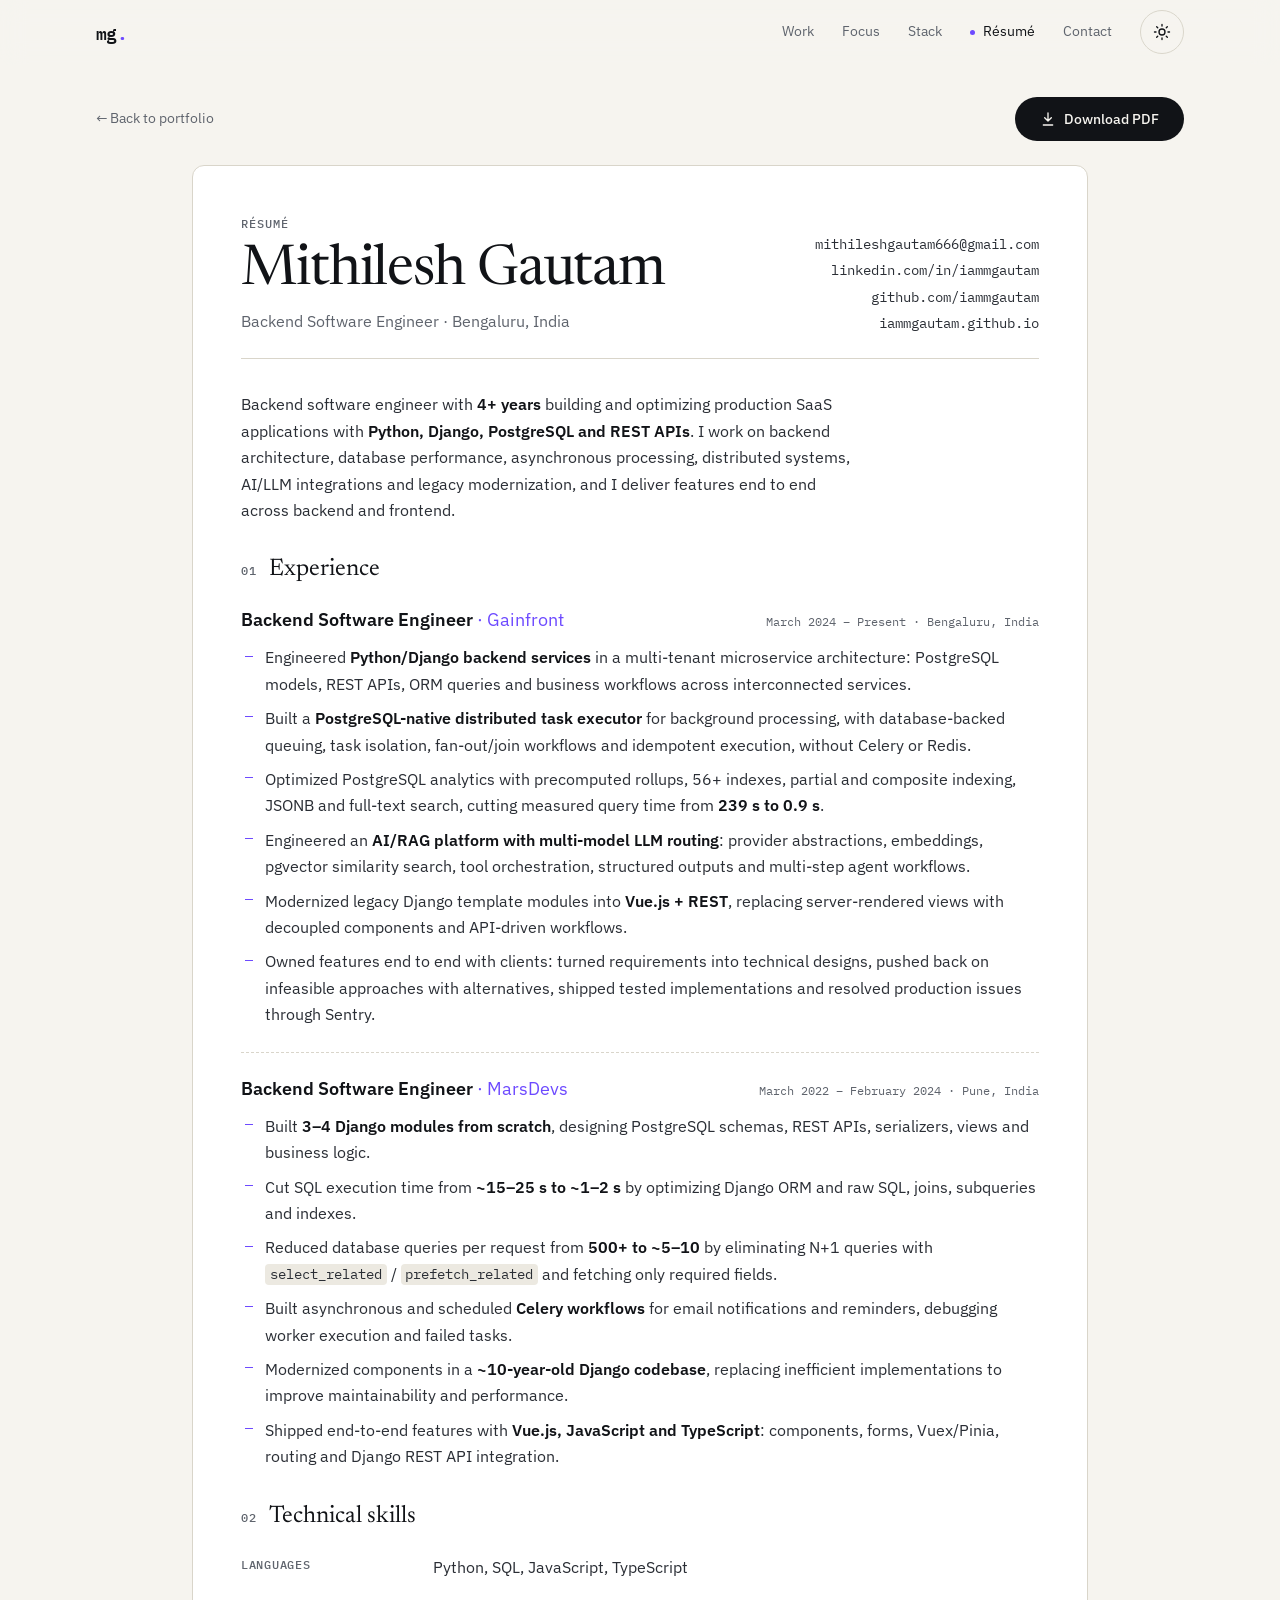
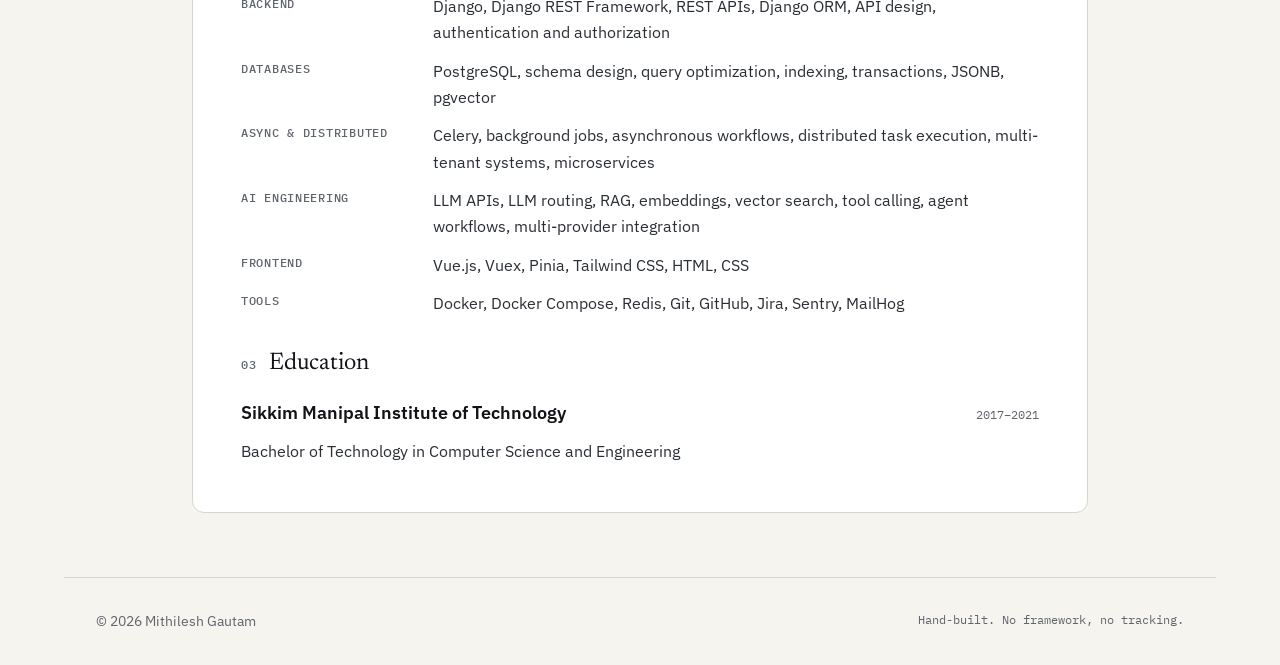
==== resume.html @ 9da96c70 "Add résumé page with downloadable PDF resume.html reuses the portfolio design system. Print styleshe" ====
<!doctype html>
<html lang="en">
<head>
  <meta charset="utf-8" />
  <meta name="viewport" content="width=device-width, initial-scale=1" />
  <title>Résumé · Mithilesh Gautam</title>
  <meta name="description" content="Résumé of Mithilesh Gautam, backend software engineer: Python, Django, PostgreSQL, distributed systems and LLM integrations." />
  <link rel="icon" href="data:image/svg+xml,<svg xmlns='http://www.w3.org/2000/svg' viewBox='0 0 32 32'><rect width='32' height='32' rx='7' fill='%237c5cff'/><text x='16' y='22' font-family='monospace' font-size='15' font-weight='700' text-anchor='middle' fill='white'>mg</text></svg>" />
  <link rel="preconnect" href="https://fonts.googleapis.com" />
  <link rel="preconnect" href="https://fonts.gstatic.com" crossorigin />
  <link href="https://fonts.googleapis.com/css2?family=Newsreader:ital,opsz,wght@0,6..72,400;0,6..72,500;1,6..72,400&family=IBM+Plex+Sans:wght@400;500;600&family=IBM+Plex+Mono:wght@400;500&display=swap" rel="stylesheet" />
  <link rel="stylesheet" href="style.css" />
  <script>
    try { const t = localStorage.getItem('theme'); if (t) document.documentElement.dataset.theme = t; } catch (e) {}
  </script>
</head>
<body>
  <a class="skip" href="#main">Skip to content</a>

  <header class="site-header">
    <div class="wrap header-row">
      <a class="mark" href="index.html" aria-label="Mithilesh Gautam, home">mg<span>.</span></a>
      <nav aria-label="Primary">
        <ul class="nav">
          <li><a href="index.html#work">Work</a></li>
          <li><a href="index.html#focus">Focus</a></li>
          <li><a href="index.html#stack">Stack</a></li>
          <li><a href="resume.html" aria-current="page">Résumé</a></li>
          <li><a href="index.html#contact">Contact</a></li>
        </ul>
      </nav>
      <button class="theme-toggle" type="button" aria-label="Switch theme" data-theme-toggle>
        <svg class="i-sun" viewBox="0 0 24 24" aria-hidden="true"><circle cx="12" cy="12" r="4"/><path d="M12 2v2M12 20v2M4.9 4.9l1.4 1.4M17.7 17.7l1.4 1.4M2 12h2M20 12h2M4.9 19.1l1.4-1.4M17.7 6.3l1.4-1.4"/></svg>
        <svg class="i-moon" viewBox="0 0 24 24" aria-hidden="true"><path d="M21 12.8A9 9 0 1 1 11.2 3a7 7 0 0 0 9.8 9.8z"/></svg>
      </button>
    </div>
  </header>

  <main id="main" class="wrap cv">
    <div class="cv-toolbar">
      <a class="back" href="index.html">← Back to portfolio</a>
      <a class="btn btn-primary" href="resume.pdf" download="Mithilesh-Gautam-Resume.pdf">
        <svg class="i" viewBox="0 0 24 24" aria-hidden="true"><path d="M12 3v12m0 0-5-5m5 5 5-5M5 21h14"/></svg>
        Download PDF
      </a>
    </div>

    <article class="cv-sheet" aria-labelledby="cv-name">
      <header class="cv-head">
        <div>
          <p class="overline">Résumé</p>
          <h1 class="display cv-name" id="cv-name">Mithilesh Gautam</h1>
          <p class="cv-role">Backend Software Engineer · Bengaluru, India</p>
        </div>
        <ul class="cv-contact">
          <li><a href="mailto:mithileshgautam666@gmail.com">mithileshgautam666@gmail.com</a></li>
          <li><a href="https://www.linkedin.com/in/iammgautam" target="_blank" rel="noopener">linkedin.com/in/iammgautam</a></li>
          <li><a href="https://github.com/iammgautam" target="_blank" rel="noopener">github.com/iammgautam</a></li>
          <li><a href="https://iammgautam.github.io">iammgautam.github.io</a></li>
        </ul>
      </header>

      <p class="cv-summary">
        Backend software engineer with <strong>4+ years</strong> building and optimizing production SaaS
        applications with <strong>Python, Django, PostgreSQL and REST APIs</strong>. I work on backend
        architecture, database performance, asynchronous processing, distributed systems,
        AI/LLM integrations and legacy modernization, and I deliver features end to end across
        backend and frontend.
      </p>

      <section class="cv-section" aria-labelledby="cv-exp">
        <h2 class="cv-h" id="cv-exp"><span class="overline">01</span> Experience</h2>

        <div class="role">
          <div class="role-head">
            <h3 class="h3">Backend Software Engineer <span class="at">· Gainfront</span></h3>
            <p class="role-meta"><time datetime="2024-03">March 2024</time> – Present · Bengaluru, India</p>
          </div>
          <ul class="bullets">
            <li>Engineered <strong>Python/Django backend services</strong> in a multi-tenant microservice architecture: PostgreSQL models, REST APIs, ORM queries and business workflows across interconnected services.</li>
            <li>Built a <strong>PostgreSQL-native distributed task executor</strong> for background processing, with database-backed queuing, task isolation, fan-out/join workflows and idempotent execution, without Celery or Redis.</li>
            <li>Optimized PostgreSQL analytics with precomputed rollups, 56+ indexes, partial and composite indexing, JSONB and full-text search, cutting measured query time from <strong>239 s to 0.9 s</strong>.</li>
            <li>Engineered an <strong>AI/RAG platform with multi-model LLM routing</strong>: provider abstractions, embeddings, pgvector similarity search, tool orchestration, structured outputs and multi-step agent workflows.</li>
            <li>Modernized legacy Django template modules into <strong>Vue.js + REST</strong>, replacing server-rendered views with decoupled components and API-driven workflows.</li>
            <li>Owned features end to end with clients: turned requirements into technical designs, pushed back on infeasible approaches with alternatives, shipped tested implementations and resolved production issues through Sentry.</li>
          </ul>
        </div>

        <div class="role">
          <div class="role-head">
            <h3 class="h3">Backend Software Engineer <span class="at">· MarsDevs</span></h3>
            <p class="role-meta"><time datetime="2022-03">March 2022</time> – <time datetime="2024-02">February 2024</time> · Pune, India</p>
          </div>
          <ul class="bullets">
            <li>Built <strong>3–4 Django modules from scratch</strong>, designing PostgreSQL schemas, REST APIs, serializers, views and business logic.</li>
            <li>Cut SQL execution time from <strong>~15–25 s to ~1–2 s</strong> by optimizing Django ORM and raw SQL, joins, subqueries and indexes.</li>
            <li>Reduced database queries per request from <strong>500+ to ~5–10</strong> by eliminating N+1 queries with <code>select_related</code> / <code>prefetch_related</code> and fetching only required fields.</li>
            <li>Built asynchronous and scheduled <strong>Celery workflows</strong> for email notifications and reminders, debugging worker execution and failed tasks.</li>
            <li>Modernized components in a <strong>~10-year-old Django codebase</strong>, replacing inefficient implementations to improve maintainability and performance.</li>
            <li>Shipped end-to-end features with <strong>Vue.js, JavaScript and TypeScript</strong>: components, forms, Vuex/Pinia, routing and Django REST API integration.</li>
          </ul>
        </div>
      </section>

      <section class="cv-section" aria-labelledby="cv-skills">
        <h2 class="cv-h" id="cv-skills"><span class="overline">02</span> Technical skills</h2>
        <dl class="skills">
          <div><dt>Languages</dt><dd>Python, SQL, JavaScript, TypeScript</dd></div>
          <div><dt>Backend</dt><dd>Django, Django REST Framework, REST APIs, Django ORM, API design, authentication and authorization</dd></div>
          <div><dt>Databases</dt><dd>PostgreSQL, schema design, query optimization, indexing, transactions, JSONB, pgvector</dd></div>
          <div><dt>Async &amp; distributed</dt><dd>Celery, background jobs, asynchronous workflows, distributed task execution, multi-tenant systems, microservices</dd></div>
          <div><dt>AI engineering</dt><dd>LLM APIs, LLM routing, RAG, embeddings, vector search, tool calling, agent workflows, multi-provider integration</dd></div>
          <div><dt>Frontend</dt><dd>Vue.js, Vuex, Pinia, Tailwind CSS, HTML, CSS</dd></div>
          <div><dt>Tools</dt><dd>Docker, Docker Compose, Redis, Git, GitHub, Jira, Sentry, MailHog</dd></div>
        </dl>
      </section>

      <section class="cv-section" aria-labelledby="cv-edu">
        <h2 class="cv-h" id="cv-edu"><span class="overline">03</span> Education</h2>
        <div class="role">
          <div class="role-head">
            <h3 class="h3">Sikkim Manipal Institute of Technology</h3>
            <p class="role-meta">2017–2021</p>
          </div>
          <p>Bachelor of Technology in Computer Science and Engineering</p>
        </div>
      </section>
    </article>
  </main>

  <footer class="wrap site-footer">
    <p>© <span data-year>2026</span> Mithilesh Gautam</p>
    <p class="mono">Hand-built. No framework, no tracking.</p>
  </footer>

  <script src="script.js" defer></script>
</body>
</html>
---- style.css ----
/* ==========================================================
   Tokens
   Tier 1 (reference) → Tier 2 (semantic). Components use semantic only.
   ========================================================== */
:root {
  /* reference palette */
  --ink-0: #0d0f12;
  --ink-1: #14171c;
  --ink-2: #1c2027;
  --ink-3: #2a2f38;
  --ink-5: #8a919e;
  --ink-7: #c9cdd4;
  --paper-0: #f6f4ef;
  --paper-1: #ffffff;
  --paper-2: #ece9e1;
  --paper-3: #d9d5ca;
  --paper-5: #5f646d;
  --paper-7: #2a2e35;
  --violet-400: #a78bfa;
  --violet-600: #6d4aff;
  --amber-400: #f2b45a;
  --amber-600: #b56a00;

  /* type */
  --font-display: "Newsreader", Georgia, serif;
  --font-sans: "IBM Plex Sans", system-ui, -apple-system, sans-serif;
  --font-mono: "IBM Plex Mono", ui-monospace, Menlo, monospace;
  --fs-xs: 0.75rem;
  --fs-sm: 0.875rem;
  --fs-md: 1rem;
  --fs-lg: 1.125rem;
  --fs-xl: clamp(1.25rem, 1rem + 0.8vw, 1.5rem);
  --fs-2xl: clamp(1.75rem, 1.2rem + 2vw, 2.5rem);
  --fs-display: clamp(2.5rem, 1.4rem + 4.6vw, 5rem);

  /* space (4px base) */
  --sp-1: 0.25rem;
  --sp-2: 0.5rem;
  --sp-3: 0.75rem;
  --sp-4: 1rem;
  --sp-6: 1.5rem;
  --sp-8: 2rem;
  --sp-12: 3rem;
  --sp-16: 4rem;
  --sp-24: 6rem;

  --radius-sm: 6px;
  --radius-md: 12px;
  --radius-pill: 999px;
  --measure: 62ch;
  --page: 72rem;

  /* motion */
  --dur-fast: 140ms;
  --dur-base: 240ms;
  --dur-slow: 1200ms;
  --ease-out: cubic-bezier(0.2, 0.8, 0.2, 1);

  /* semantic — light */
  --color-bg: var(--paper-0);
  --color-surface: var(--paper-1);
  --color-surface-muted: var(--paper-2);
  --color-border: var(--paper-3);
  --color-text: var(--paper-7);
  --color-text-strong: #111317;
  --color-text-muted: var(--paper-5);
  --color-accent: var(--violet-600);
  --color-accent-contrast: #ffffff;
  --color-warn: var(--amber-600);
  --color-focus: var(--violet-600);
  color-scheme: light;
}

@media (prefers-color-scheme: dark) {
  :root:not([data-theme="light"]) {
    --color-bg: var(--ink-0);
    --color-surface: var(--ink-1);
    --color-surface-muted: var(--ink-2);
    --color-border: var(--ink-3);
    --color-text: var(--ink-7);
    --color-text-strong: #f3f4f6;
    --color-text-muted: var(--ink-5);
    --color-accent: var(--violet-400);
    --color-accent-contrast: var(--ink-0);
    --color-warn: var(--amber-400);
    --color-focus: var(--violet-400);
    color-scheme: dark;
  }
}
:root[data-theme="dark"] {
  --color-bg: var(--ink-0);
  --color-surface: var(--ink-1);
  --color-surface-muted: var(--ink-2);
  --color-border: var(--ink-3);
  --color-text: var(--ink-7);
  --color-text-strong: #f3f4f6;
  --color-text-muted: var(--ink-5);
  --color-accent: var(--violet-400);
  --color-accent-contrast: var(--ink-0);
  --color-warn: var(--amber-400);
  --color-focus: var(--violet-400);
  color-scheme: dark;
}

/* ==========================================================
   Base
   ========================================================== */
*, *::before, *::after { box-sizing: border-box; }
html { scroll-behavior: smooth; scroll-padding-top: 5rem; -webkit-text-size-adjust: 100%; }
body {
  margin: 0;
  background: var(--color-bg);
  color: var(--color-text);
  font: 400 var(--fs-md)/1.65 var(--font-sans);
  -webkit-font-smoothing: antialiased;
  transition: background-color var(--dur-base), color var(--dur-base);
}
h1, h2, h3, p, ol, ul, dl, dd { margin: 0; }
ul, ol { padding: 0; list-style: none; }
a { color: inherit; }
::selection { background: var(--color-accent); color: var(--color-accent-contrast); }
:focus-visible { outline: 2px solid var(--color-focus); outline-offset: 3px; border-radius: 4px; }

.wrap { width: 100%; max-width: var(--page); margin-inline: auto; padding-inline: var(--sp-4); }
@media (min-width: 640px) { .wrap { padding-inline: var(--sp-8); } }

.sr-only {
  position: absolute; width: 1px; height: 1px; padding: 0; margin: -1px;
  overflow: hidden; clip: rect(0 0 0 0); white-space: nowrap; border: 0;
}
.skip {
  position: absolute; left: var(--sp-4); top: -100px; z-index: 100;
  background: var(--color-accent); color: var(--color-accent-contrast);
  padding: var(--sp-2) var(--sp-4); border-radius: var(--radius-sm); text-decoration: none;
}
.skip:focus { top: var(--sp-4); }

/* ==========================================================
   Typography atoms
   ========================================================== */
.display {
  font-family: var(--font-display);
  font-weight: 400;
  font-size: var(--fs-display);
  line-height: 1.04;
  letter-spacing: -0.02em;
  color: var(--color-text-strong);
  text-wrap: balance;
}
.display em { font-style: italic; color: var(--color-accent); }
.h2 {
  font-family: var(--font-display);
  font-weight: 400;
  font-size: var(--fs-2xl);
  line-height: 1.15;
  letter-spacing: -0.01em;
  color: var(--color-text-strong);
}
.h3 { font-size: var(--fs-lg); font-weight: 600; line-height: 1.35; color: var(--color-text-strong); }
.lede { font-size: var(--fs-lg); max-width: var(--measure); color: var(--color-text); }
.overline, .eyebrow {
  font-family: var(--font-mono);
  font-size: var(--fs-xs);
  font-weight: 500;
  letter-spacing: 0.08em;
  text-transform: uppercase;
  color: var(--color-text-muted);
}
.mono { font-family: var(--font-mono); }

/* ==========================================================
   Button
   ========================================================== */
.btn {
  display: inline-flex; align-items: center; gap: var(--sp-2);
  min-height: 44px; padding: 0 var(--sp-6);
  border-radius: var(--radius-pill);
  border: 1px solid transparent;
  font: 500 var(--fs-sm)/1 var(--font-sans);
  text-decoration: none; cursor: pointer;
  transition: transform var(--dur-fast) var(--ease-out), background-color var(--dur-fast), border-color var(--dur-fast), color var(--dur-fast);
}
.btn:active { transform: scale(0.97); }
.btn-primary { background: var(--color-text-strong); color: var(--color-bg); }
.btn-primary:hover { background: var(--color-accent); color: var(--color-accent-contrast); }
.btn-ghost { background: transparent; color: var(--color-text-strong); border-color: var(--color-border); }
.btn-ghost:hover { border-color: var(--color-text-strong); }

/* ==========================================================
   Header
   ========================================================== */
.site-header {
  position: sticky; top: 0; z-index: 50;
  background: color-mix(in srgb, var(--color-bg) 82%, transparent);
  backdrop-filter: blur(12px);
  -webkit-backdrop-filter: blur(12px);
  border-bottom: 1px solid transparent;
  transition: border-color var(--dur-base);
}
.site-header.is-scrolled { border-bottom-color: var(--color-border); }
.header-row { display: flex; align-items: center; gap: var(--sp-4); height: 64px; }
.mark {
  font: 600 var(--fs-lg)/1 var(--font-mono);
  color: var(--color-text-strong); text-decoration: none; letter-spacing: -0.04em;
}
.mark span { color: var(--color-accent); }
.site-header nav { margin-left: auto; }
.nav { display: flex; gap: var(--sp-1); }
.nav a {
  display: inline-flex; align-items: center; min-height: 44px; padding: 0 var(--sp-3);
  font-size: var(--fs-sm); color: var(--color-text-muted); text-decoration: none;
  border-radius: var(--radius-pill);
  transition: color var(--dur-fast);
}
.nav a:hover, .nav a[aria-current] { color: var(--color-text-strong); }
.nav a[aria-current]::before {
  content: ""; width: 5px; height: 5px; margin-right: var(--sp-2);
  border-radius: 50%; background: var(--color-accent);
}
@media (max-width: 560px) {
  .nav li:nth-child(2), .nav li:nth-child(3) { display: none; }
  .nav a { padding: 0 var(--sp-2); }
}
.theme-toggle {
  width: 44px; height: 44px; display: grid; place-items: center;
  background: transparent; border: 1px solid var(--color-border); border-radius: 50%;
  color: var(--color-text-strong); cursor: pointer;
  transition: border-color var(--dur-fast), transform var(--dur-fast) var(--ease-out);
}
.theme-toggle:hover { border-color: var(--color-text-strong); }
.theme-toggle:active { transform: scale(0.92); }
.theme-toggle svg { width: 18px; height: 18px; fill: none; stroke: currentColor; stroke-width: 1.8; stroke-linecap: round; }
.theme-toggle .i-moon { display: none; }
:root[data-theme="dark"] .theme-toggle .i-sun { display: none; }
:root[data-theme="dark"] .theme-toggle .i-moon { display: block; }
@media (prefers-color-scheme: dark) {
  :root:not([data-theme="light"]) .theme-toggle .i-sun { display: none; }
  :root:not([data-theme="light"]) .theme-toggle .i-moon { display: block; }
}

/* ==========================================================
   Hero
   ========================================================== */
.hero { padding-block: var(--sp-16) var(--sp-12); }
@media (min-width: 900px) { .hero { padding-block: var(--sp-24) var(--sp-16); } }
.hero .eyebrow { display: flex; align-items: center; gap: var(--sp-2); margin-bottom: var(--sp-6); }
.dot {
  width: 8px; height: 8px; border-radius: 50%; background: #22c55e;
  box-shadow: 0 0 0 0 rgb(34 197 94 / 0.5);
  animation: pulse 2.4s ease-out infinite;
}
@keyframes pulse { 70% { box-shadow: 0 0 0 8px rgb(34 197 94 / 0); } 100% { box-shadow: 0 0 0 0 rgb(34 197 94 / 0); } }
.hero .display { max-width: 18ch; }
.hero .lede { margin-top: var(--sp-8); }
.actions { display: flex; flex-wrap: wrap; gap: var(--sp-3); margin-top: var(--sp-8); }

/* ==========================================================
   Proof: latency card + stats (signature moment)
   ========================================================== */
.proof { display: grid; gap: var(--sp-4); padding-bottom: var(--sp-16); }
@media (min-width: 900px) { .proof { grid-template-columns: 1.4fr 1fr; } }
.latency, .stat, .work, .focus {
  background: var(--color-surface);
  border: 1px solid var(--color-border);
  border-radius: var(--radius-md);
}
.latency { position: relative; padding: var(--sp-6); display: grid; gap: var(--sp-6); align-content: space-between; }
@media (min-width: 640px) { .latency { padding: var(--sp-8); } }
.latency-head { display: flex; justify-content: space-between; align-items: baseline; gap: var(--sp-4); flex-wrap: wrap; }
.latency-figure { font-size: var(--fs-sm); color: var(--color-text-muted); }
.latency-figure .big {
  font-family: var(--font-display); font-size: var(--fs-2xl); color: var(--color-text-strong);
  font-variant-numeric: tabular-nums; margin-right: var(--sp-1);
}
.bars { display: grid; gap: var(--sp-4); }
.bar-row { display: grid; grid-template-columns: 4rem 1fr 4rem; align-items: center; gap: var(--sp-3); }
.bar-label, .bar-val { font: 500 var(--fs-xs)/1 var(--font-mono); color: var(--color-text-muted); }
.bar-val { text-align: right; font-variant-numeric: tabular-nums; }
.bar-val.accent { color: var(--color-accent); }
.bar { height: 12px; border-radius: var(--radius-pill); background: var(--color-surface-muted); overflow: hidden; }
.fill { display: block; height: 100%; width: 0; border-radius: inherit; }
.fill-before { background: var(--color-warn); }
.fill-after { background: var(--color-accent); }
/* Bars "run" at speeds proportional-ish to their real time: slow vs. instant. */
.latency.is-run .fill-before { width: 100%; transition: width 2.4s linear; }
.latency.is-run .fill-after { width: 0.6%; min-width: 6px; transition: width 120ms var(--ease-out); }
.replay {
  justify-self: start; align-self: end;
  height: 32px; padding: 0 var(--sp-3);
  background: none; border: 1px solid var(--color-border); border-radius: var(--radius-pill);
  font: 500 var(--fs-xs)/1 var(--font-mono); color: var(--color-text-muted); cursor: pointer;
  transition: color var(--dur-fast), border-color var(--dur-fast);
}
.replay:hover { color: var(--color-text-strong); border-color: var(--color-text-strong); }

.stats { display: grid; gap: var(--sp-4); }
.stat { padding: var(--sp-4) var(--sp-6); display: grid; gap: var(--sp-2); }
.stat dd { display: flex; align-items: baseline; gap: var(--sp-2); flex-wrap: wrap; font-variant-numeric: tabular-nums; }
.stat .from { color: var(--color-text-muted); text-decoration: line-through; text-decoration-thickness: 1px; }
.stat .arrow { color: var(--color-text-muted); }
.stat .to { font-family: var(--font-display); font-size: var(--fs-xl); color: var(--color-text-strong); }

/* ==========================================================
   Sections
   ========================================================== */
.section { padding-block: var(--sp-16); border-top: 1px solid var(--color-border); }
.section-head { display: grid; gap: var(--sp-3); margin-bottom: var(--sp-8); }

.work-list { display: grid; gap: var(--sp-4); }
@media (min-width: 760px) { .work-list { grid-template-columns: 1fr 1fr; } }
.work {
  padding: var(--sp-6); display: grid; gap: var(--sp-3); align-content: start;
  transition: border-color var(--dur-base), transform var(--dur-base) var(--ease-out);
}
.work:hover { border-color: var(--color-accent); transform: translateY(-2px); }
.work p { color: var(--color-text); max-width: var(--measure); }
.work .outcome {
  margin-top: var(--sp-2); padding-top: var(--sp-3);
  border-top: 1px dashed var(--color-border);
  font-size: var(--fs-sm); color: var(--color-text-strong);
}
.work-meta { display: flex; gap: var(--sp-2); flex-wrap: wrap; }
.tag {
  font: 500 var(--fs-xs)/1 var(--font-mono);
  padding: var(--sp-1) var(--sp-2);
  border-radius: var(--radius-sm);
  background: var(--color-surface-muted); color: var(--color-text-muted);
}

.focus-grid { display: grid; gap: var(--sp-4); }
@media (min-width: 640px) { .focus-grid { grid-template-columns: 1fr 1fr; } }
@media (min-width: 1000px) { .focus-grid { grid-template-columns: repeat(4, 1fr); } }
.focus { padding: var(--sp-6); display: grid; gap: var(--sp-2); align-content: start; }
.focus-n { font: italic 400 var(--fs-xl)/1 var(--font-display); color: var(--color-accent); margin-bottom: var(--sp-2); }
.focus p { font-size: var(--fs-sm); }

.stack-groups { display: grid; gap: var(--sp-6); }
@media (min-width: 760px) { .stack-groups { grid-template-columns: repeat(4, 1fr); } }
.stack-group { display: grid; gap: var(--sp-3); align-content: start; }
.chips { display: flex; flex-wrap: wrap; gap: var(--sp-2); }
.chips li {
  padding: var(--sp-1) var(--sp-3);
  border: 1px solid var(--color-border); border-radius: var(--radius-pill);
  font-size: var(--fs-sm); color: var(--color-text-strong);
}

/* ==========================================================
   Contact
   ========================================================== */
.contact { display: grid; gap: var(--sp-6); padding-bottom: var(--sp-24); }
.contact-title { font-size: clamp(2rem, 1.2rem + 3.4vw, 3.75rem); max-width: 20ch; }
.email-row { display: flex; flex-wrap: wrap; align-items: center; gap: var(--sp-3) var(--sp-4); }
.email {
  font-family: var(--font-display); font-size: var(--fs-xl);
  color: var(--color-text-strong); text-decoration: none;
  overflow-wrap: anywhere;
  background: linear-gradient(var(--color-accent), var(--color-accent)) 0 100% / 0 2px no-repeat;
  transition: background-size var(--dur-base) var(--ease-out);
}
.email:hover { background-size: 100% 2px; }
.copy.is-done { border-color: var(--color-accent); color: var(--color-accent); }
.links { display: flex; flex-wrap: wrap; gap: var(--sp-2) var(--sp-6); }
.links a {
  display: inline-flex; align-items: center; gap: var(--sp-1); min-height: 44px;
  color: var(--color-text-muted); text-decoration: none; transition: color var(--dur-fast);
}
.links a:hover { color: var(--color-accent); }

.site-footer {
  display: flex; flex-wrap: wrap; justify-content: space-between; gap: var(--sp-2);
  padding-block: var(--sp-8); border-top: 1px solid var(--color-border);
  font-size: var(--fs-sm); color: var(--color-text-muted);
}
.site-footer .mono { font-size: var(--fs-xs); }

/* ==========================================================
   Reveal on scroll (JS adds .js to <html>; without JS, content shows)
   ========================================================== */
.js .reveal { opacity: 0; transform: translateY(12px); transition: opacity 600ms var(--ease-out), transform 600ms var(--ease-out); }
.js .reveal.is-in { opacity: 1; transform: none; }

@media (prefers-reduced-motion: reduce) {
  html { scroll-behavior: auto; }
  *, *::before, *::after { animation: none !important; transition-duration: 0ms !important; }
  .js .reveal { opacity: 1; transform: none; }
}

/* ==========================================================
   Résumé page
   ========================================================== */
.cv { padding-block: var(--sp-8) var(--sp-16); }
.cv-toolbar {
  display: flex; align-items: center; justify-content: space-between; gap: var(--sp-4); flex-wrap: wrap;
  margin-bottom: var(--sp-6);
}
.back {
  display: inline-flex; align-items: center; min-height: 44px;
  font-size: var(--fs-sm); color: var(--color-text-muted); text-decoration: none;
  transition: color var(--dur-fast);
}
.back:hover { color: var(--color-text-strong); }
.btn .i { width: 16px; height: 16px; fill: none; stroke: currentColor; stroke-width: 2; stroke-linecap: round; stroke-linejoin: round; }

.cv-sheet {
  background: var(--color-surface);
  border: 1px solid var(--color-border);
  border-radius: var(--radius-md);
  padding: var(--sp-6);
  display: grid; gap: var(--sp-8);
  max-width: 56rem; margin-inline: auto;
}
@media (min-width: 760px) { .cv-sheet { padding: var(--sp-12); } }
.cv-head { display: grid; gap: var(--sp-6); padding-bottom: var(--sp-6); border-bottom: 1px solid var(--color-border); }
@media (min-width: 760px) { .cv-head { grid-template-columns: 1fr auto; align-items: end; } }
.cv-name { font-size: clamp(2.25rem, 1.6rem + 2.6vw, 3.5rem); margin-top: var(--sp-2); }
.cv-role { margin-top: var(--sp-2); color: var(--color-text-muted); }
.cv-contact { display: grid; gap: var(--sp-1); font: 400 var(--fs-sm)/1.6 var(--font-mono); }
@media (min-width: 760px) { .cv-contact { text-align: right; } }
.cv-contact a { color: var(--color-text); text-decoration: none; overflow-wrap: anywhere; }
.cv-contact a:hover { color: var(--color-accent); }
.cv-summary { max-width: var(--measure); }
.cv strong { font-weight: 600; color: var(--color-text-strong); }
.cv code { font: 0.85em var(--font-mono); background: var(--color-surface-muted); padding: 0.1em 0.35em; border-radius: 4px; }

.cv-section { display: grid; gap: var(--sp-6); }
.cv-h {
  display: flex; align-items: baseline; gap: var(--sp-3);
  font: 400 var(--fs-xl)/1.2 var(--font-display); color: var(--color-text-strong);
}
.role { display: grid; gap: var(--sp-3); }
.role + .role { padding-top: var(--sp-6); border-top: 1px dashed var(--color-border); }
.role-head { display: flex; flex-wrap: wrap; justify-content: space-between; align-items: baseline; gap: var(--sp-1) var(--sp-4); }
.role-head .at { font-weight: 400; color: var(--color-accent); }
.role-meta { font: 400 var(--fs-xs)/1.4 var(--font-mono); color: var(--color-text-muted); }
.bullets { display: grid; gap: var(--sp-2); }
.bullets li { position: relative; padding-left: var(--sp-6); }
.bullets li::before {
  content: ""; position: absolute; left: var(--sp-1); top: 0.7em;
  width: 8px; height: 1px; background: var(--color-accent);
}
.skills { display: grid; gap: var(--sp-3); }
.skills div { display: grid; gap: var(--sp-1); }
@media (min-width: 640px) { .skills div { grid-template-columns: 11rem 1fr; gap: var(--sp-4); } }
.skills dt { font: 500 var(--fs-xs)/1.9 var(--font-mono); letter-spacing: 0.06em; text-transform: uppercase; color: var(--color-text-muted); }

/* Print / PDF: always light, no chrome, A4. */
@page { size: A4; margin: 11mm 13mm; }
@media print {
  :root, :root[data-theme="dark"] {
    --color-bg: #fff; --color-surface: #fff; --color-surface-muted: #f1efe9;
    --color-border: #dcd8ce; --color-text: #2a2e35; --color-text-strong: #111317;
    --color-text-muted: #5f646d; --color-accent: #5a3ae0;
    color-scheme: light;
  }
  html { font-size: 11px; }
  body { line-height: 1.45; -webkit-print-color-adjust: exact; print-color-adjust: exact; }
  .cv-section, .role { gap: var(--sp-3); }
  .role + .role { padding-top: var(--sp-4); }
  .bullets { gap: var(--sp-1); }
  .skills { gap: var(--sp-1); }
  .cv-summary { max-width: none; }
  .site-header, .site-footer, .cv-toolbar, .skip { display: none !important; }
  .cv { padding: 0; max-width: none; }
  .cv-sheet { border: 0; padding: 0; max-width: none; gap: var(--sp-4); }
  .cv-head { grid-template-columns: 1fr auto; align-items: end; padding-bottom: var(--sp-4); }
  .cv-contact { text-align: right; }
  .skills div { grid-template-columns: 11rem 1fr; gap: var(--sp-4); }
  .role, .skills div { break-inside: avoid; }
  .cv-h { break-after: avoid; }
  .js .reveal { opacity: 1; transform: none; }
}
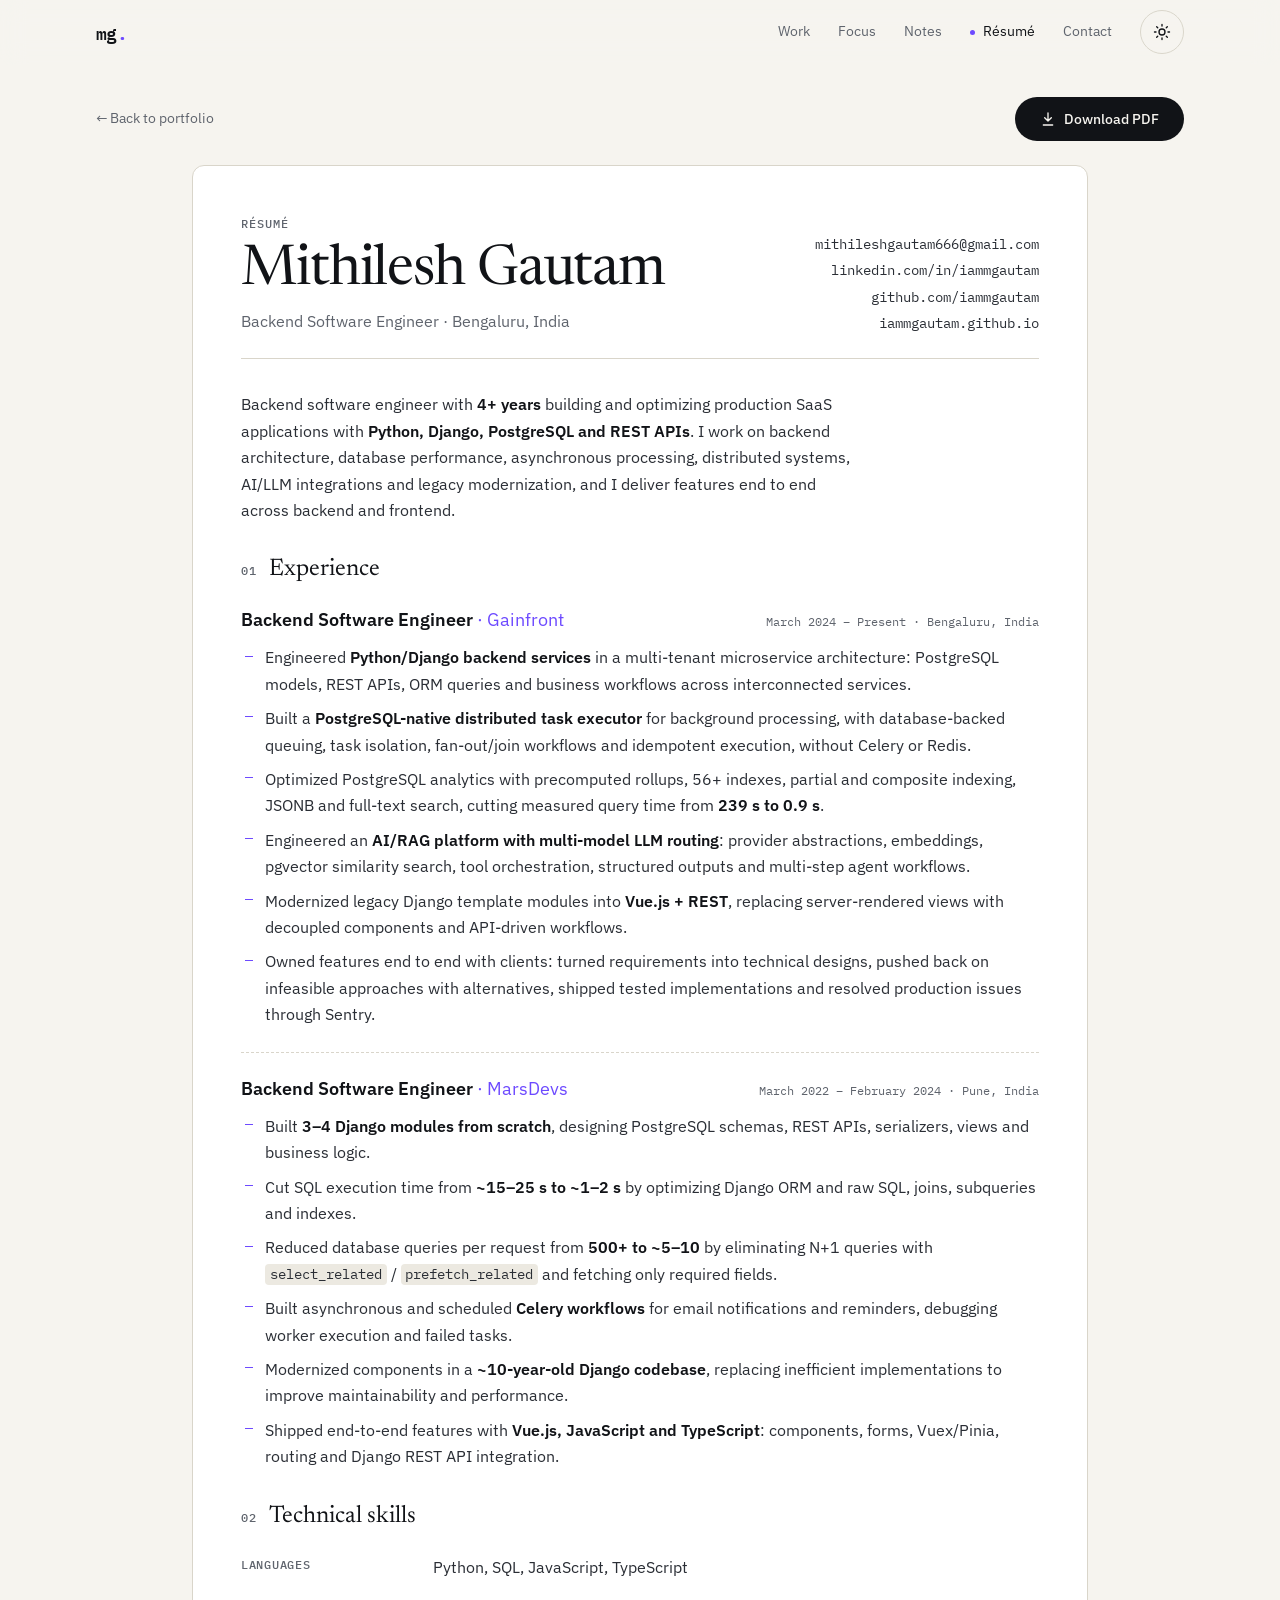
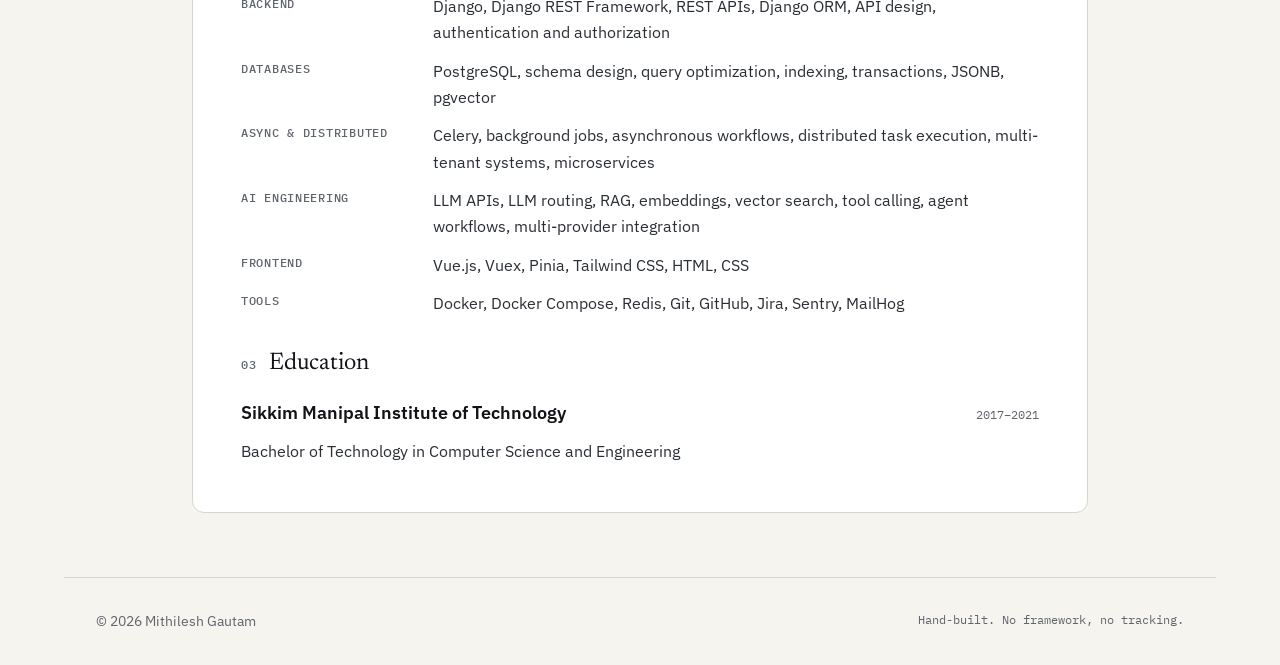
==== commit c1c3263a: "Merge pull request #2 from iammgautam/notes-section Add Notes section and link to the notes site" ====
--- a/resume.html
+++ b/resume.html
@@ -22,9 +22,9 @@
       <a class="mark" href="index.html" aria-label="Mithilesh Gautam, home">mg<span>.</span></a>
       <nav aria-label="Primary">
         <ul class="nav">
-          <li><a href="index.html#work">Work</a></li>
-          <li><a href="index.html#focus">Focus</a></li>
-          <li><a href="index.html#stack">Stack</a></li>
+          <li class="nav-optional"><a href="index.html#work">Work</a></li>
+          <li class="nav-optional"><a href="index.html#focus">Focus</a></li>
+          <li><a href="notes/">Notes</a></li>
           <li><a href="resume.html" aria-current="page">Résumé</a></li>
           <li><a href="index.html#contact">Contact</a></li>
         </ul>
--- a/style.css
+++ b/style.css
@@ -218,7 +218,7 @@
   border-radius: 50%; background: var(--color-accent);
 }
 @media (max-width: 560px) {
-  .nav li:nth-child(2), .nav li:nth-child(3) { display: none; }
+  .nav .nav-optional { display: none; }
   .nav a { padding: 0 var(--sp-2); }
 }
 .theme-toggle {
@@ -330,9 +330,16 @@
 .focus-grid { display: grid; gap: var(--sp-4); }
 @media (min-width: 640px) { .focus-grid { grid-template-columns: 1fr 1fr; } }
 @media (min-width: 1000px) { .focus-grid { grid-template-columns: repeat(4, 1fr); } }
-.focus { padding: var(--sp-6); display: grid; gap: var(--sp-2); align-content: start; }
+.focus { padding: var(--sp-6); display: grid; gap: var(--sp-2); grid-template-rows: auto auto 1fr auto; }
 .focus-n { font: italic 400 var(--fs-xl)/1 var(--font-display); color: var(--color-accent); margin-bottom: var(--sp-2); }
 .focus p { font-size: var(--fs-sm); }
+.focus-link {
+  align-self: end; justify-self: start; margin-top: var(--sp-2);
+  display: inline-flex; align-items: center; gap: var(--sp-1); min-height: 32px;
+  font: 500 var(--fs-xs)/1 var(--font-mono); color: var(--color-accent); text-decoration: none;
+}
+.focus-link:hover span { transform: translateX(3px); }
+.focus-link span { transition: transform var(--dur-fast) var(--ease-out); }
 
 .stack-groups { display: grid; gap: var(--sp-6); }
 @media (min-width: 760px) { .stack-groups { grid-template-columns: repeat(4, 1fr); } }
@@ -469,3 +476,24 @@
   .cv-h { break-after: avoid; }
   .js .reveal { opacity: 1; transform: none; }
 }
+
+/* ==========================================================
+   Notes (links to the notes site)
+   ========================================================== */
+.notes-block { display: grid; gap: var(--sp-8); }
+@media (min-width: 900px) { .notes-block { grid-template-columns: 1fr 1.1fr; gap: var(--sp-16); align-items: start; } }
+.notes-intro { display: grid; gap: var(--sp-4); justify-items: start; }
+.notes-intro p:not(.overline) { max-width: var(--measure); }
+.notes-topics {
+  display: grid; gap: var(--sp-3); padding: var(--sp-6);
+  background: var(--color-surface); border: 1px solid var(--color-border); border-radius: var(--radius-md);
+}
+.topic-links { display: flex; flex-wrap: wrap; gap: var(--sp-2); }
+.topic-links + .overline { margin-top: var(--sp-3); }
+.topic-links a {
+  display: inline-flex; align-items: center; min-height: 36px; padding: 0 var(--sp-3);
+  border: 1px solid var(--color-border); border-radius: var(--radius-pill);
+  font-size: var(--fs-sm); color: var(--color-text-strong); text-decoration: none;
+  transition: border-color var(--dur-fast), color var(--dur-fast);
+}
+.topic-links a:hover { border-color: var(--color-accent); color: var(--color-accent); }
